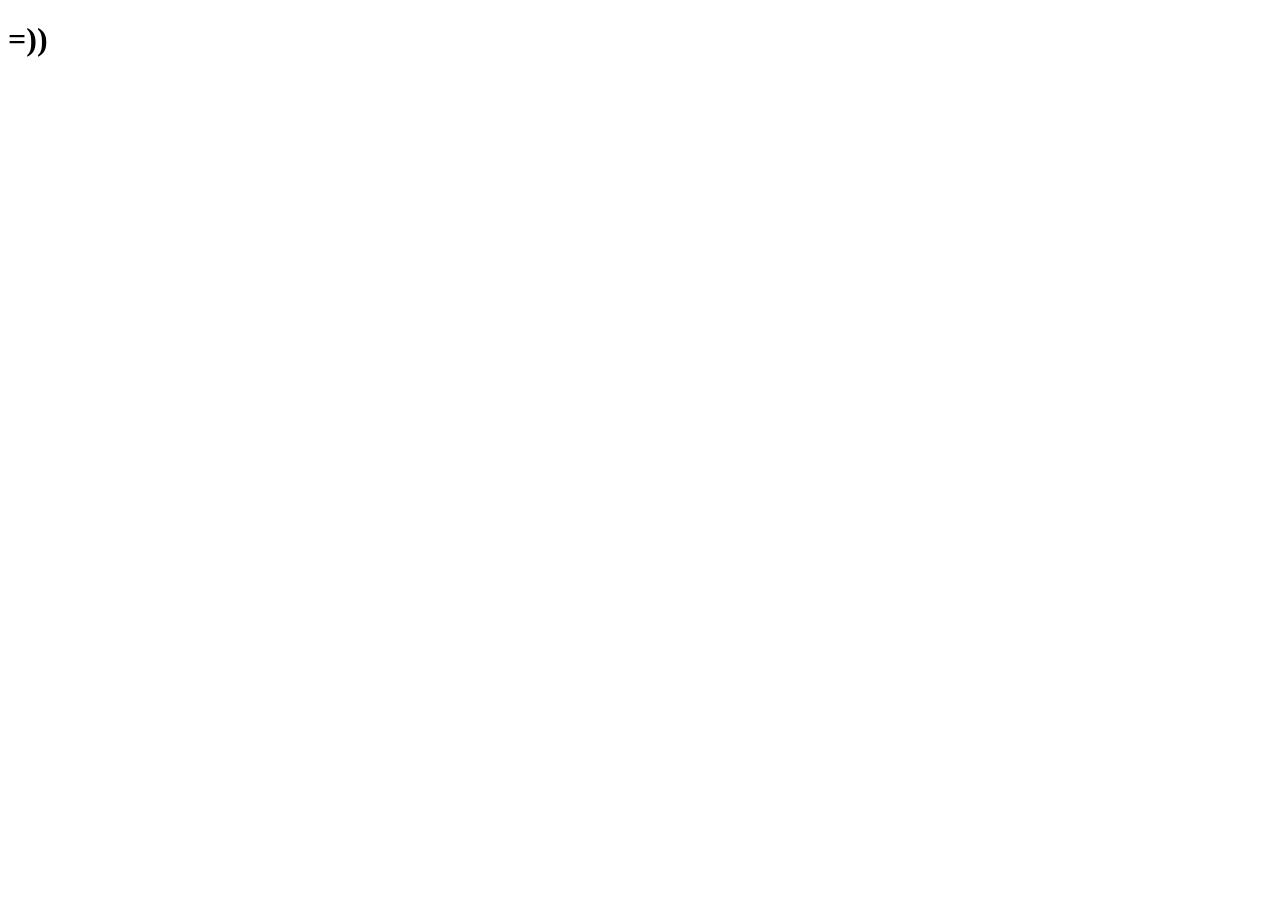
==== index.html @ 46aef59e "Create index.html" ====
<!DOCTYPE html>
<html lang="en">
<head>
    <meta charset="UTF-8">
    <meta name="viewport" content="width=device-width, initial-scale=1.0">
    <title>Document</title>
</head>
<body>
    <h1>=))</h1>
</body>
</html>
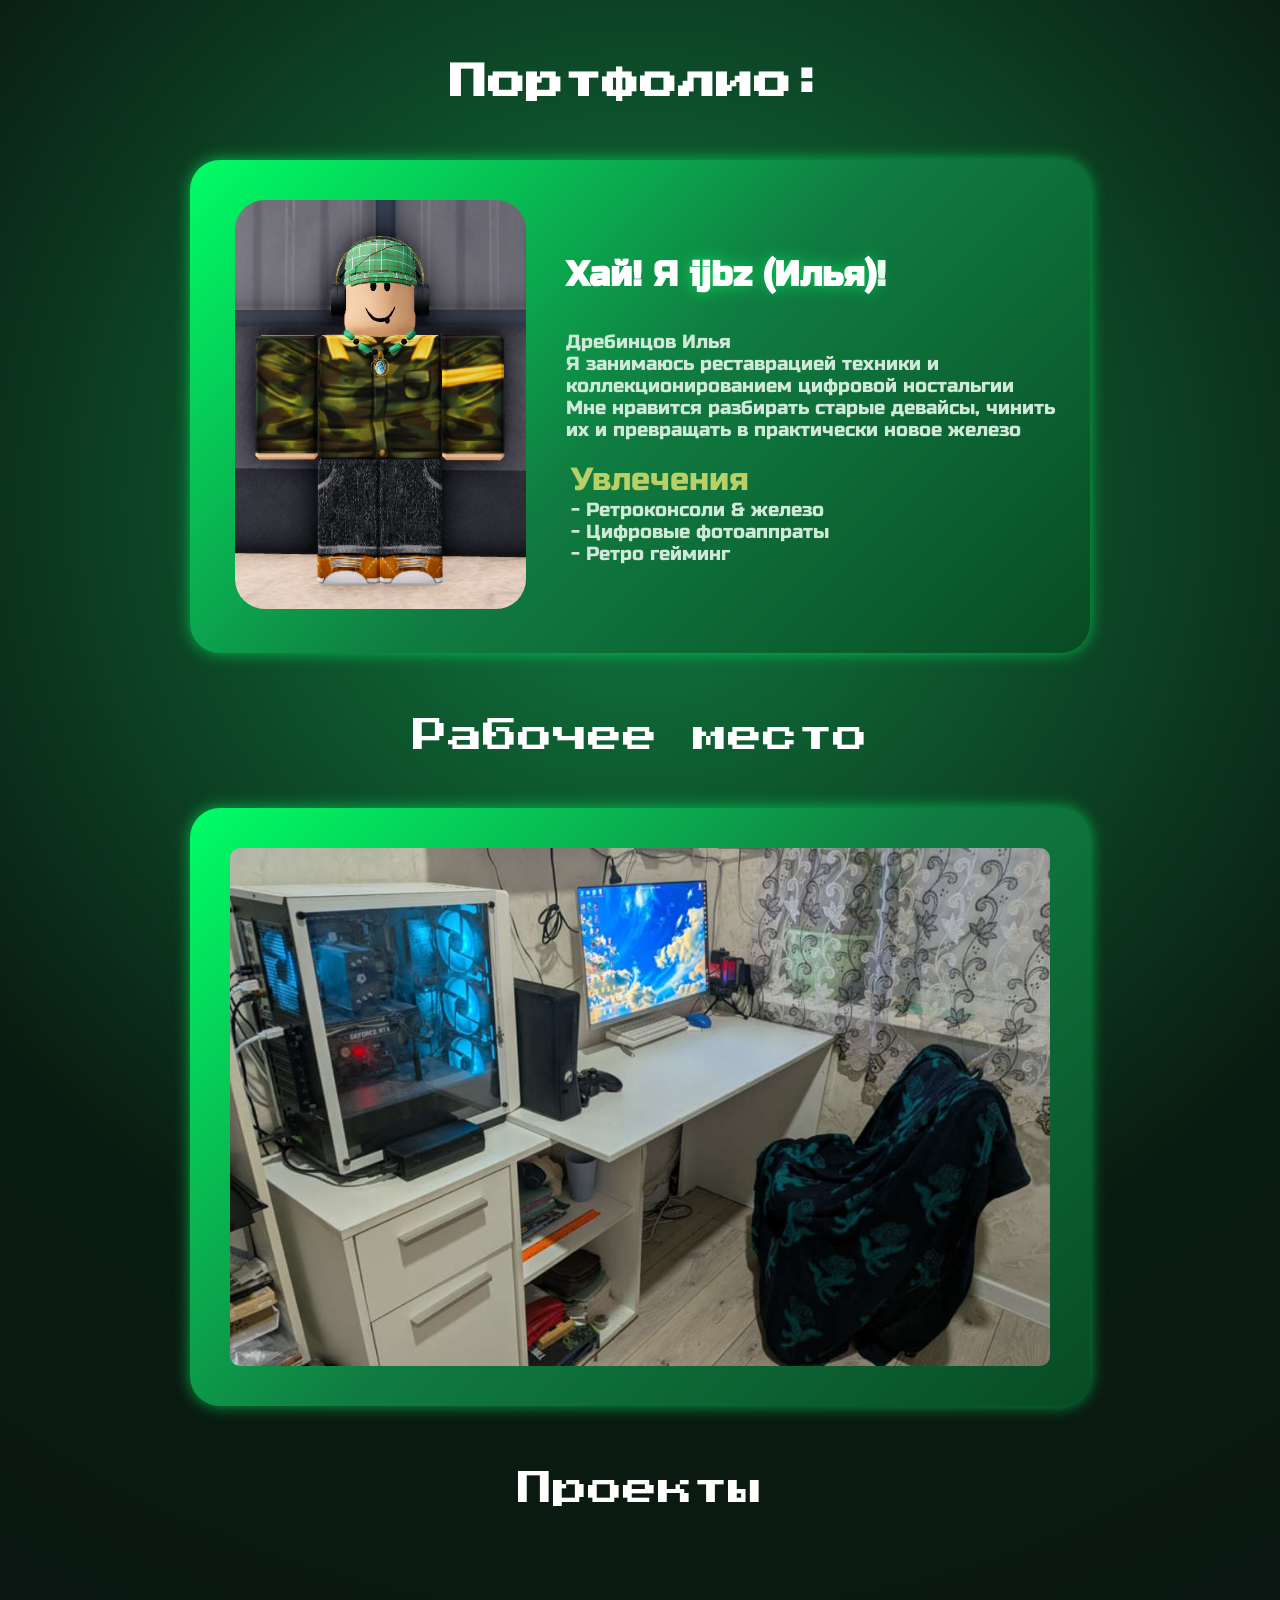
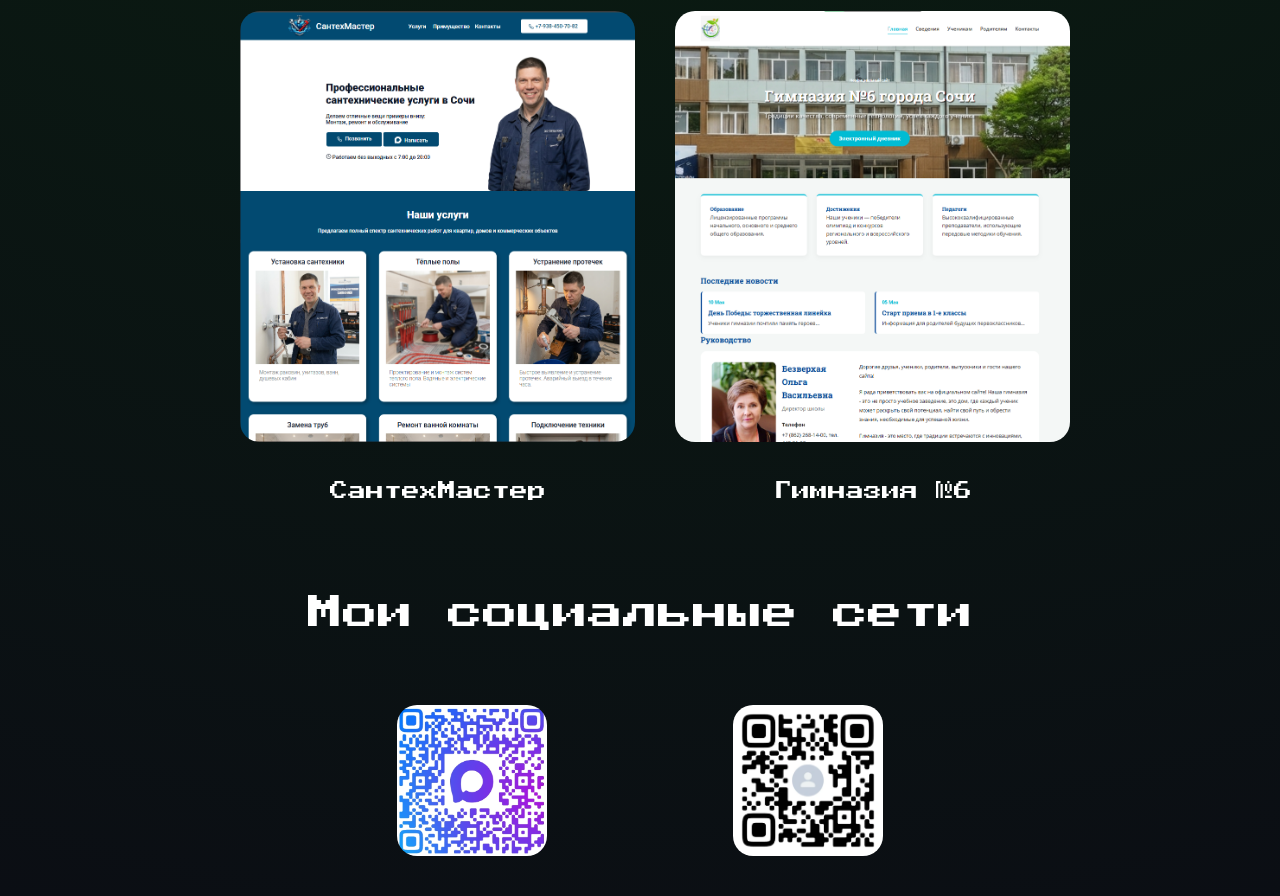
==== commit 224d38fc: "index.html" ====
--- a/index.html
+++ b/index.html
@@ -1,11 +1,116 @@
-<!DOCTYPE html>
-<html lang="en">
-<head>
-    <meta charset="UTF-8">
-    <meta name="viewport" content="width=device-width, initial-scale=1.0">
-    <title>Document</title>
-</head>
-<body>
-    <h1>=))</h1>
-</body>
-</html>
+<!DOCTYPE html>
+<html lang="en">
+
+<head>
+    <meta charset="UTF-8">
+    <meta name="viewport" content="width=device-width, initial-scale=1.0">
+    <title>Document</title>
+    <link rel="stylesheet" href="second.css">
+</head>
+
+<body>
+    <main>
+        <!-- 1 -->
+        <section class="Main_bk">
+            <div class="Main_portfolio">
+                <h1>Портфолио:</h1>
+            </div>
+            <div class="Main_prolog">
+
+                <div class="Main_img">
+                    <img class="Main_img" src="Images/MyPhoto.png" alt="">
+                </div>
+
+                <div class="InfoRM">
+                    <div class="Prolog">
+                        <h3 class="Main_word">Хай! Я <span class="login">ijbz (Илья)</span>!</h3>
+                        <p class="Main_P">Дребинцов Илья</p>
+                        <p class="Main_P">Я занимаюсь реставрацией техники и коллекционированием цифровой ностальгии</p>
+                        <p class="Main_P">Мне нравится разбирать старые девайсы, чинить их и превращать в практически
+                            новое железо</p>
+                    </div>
+                    <div class="Informatoin">
+                        <p class="info_PM">Увлечения</p>
+                        <p class="info_P">- Ретроконсоли & железо</p>
+                        <p class="info_P">- Цифровые фотоаппраты</p>
+                        <p class="info_P">- Ретро гейминг</p>
+
+                    </div>
+                </div>
+            </div>
+        </section>
+
+        <!-- 2 -->
+        <section class="work_bk">
+            <div class="Divace">
+                <div class="Divace_P">
+                    <p>Рабочее место</p>
+                </div>
+
+                <div class="Main_prolog">
+                    <div class="Divace_img">
+                        <img class="proj_img" src="Images/PC.png" alt="">
+                    </div>
+                </div>
+
+            </div>
+        </section>
+
+        <!-- 3 -->
+        <section class="MySites_bk">
+            <div class="Divace_name">
+                <p>Проекты</p>
+            </div>
+            <div class="list_projects">
+                <div class="project">
+                    <a href="https://ijbzemail-hub.github.io/site1/" target="_blank">
+                        <div class="prj">
+                            <div class="img_project">
+                                <img class="proj_png" src="Images/ProjectN1.png" alt="">
+                            </div>
+                            <div class="name_proj">
+                                СантехМастер
+                            </div>
+                        </div>
+                    </a>
+                    <a href="https://ijbzemail-hub.github.io/Gimnazia_n6_Sochi/" target="_blank">
+                        <div class="prj">
+                            <div class="img_project">
+                                <img class="proj_png" src="Images/ProjectN2.png" alt="">
+                            </div>
+                            <div class="name_proj">
+                                Гимназия №6
+                            </div>
+                        </div>
+                    </a>
+
+                </div>
+            </div>
+        </section>
+
+        <!-- 4 -->
+        <section class="Last_bk">
+            <div class="WhereMeFound?">
+                <div class="Social">
+                    <div class="txt_social">
+                        <p>Мои социальные сети</p>
+                    </div>
+                    
+                    <div class="proj_img">
+                        <img src="Images/MAX.png" alt="">
+                        <img src="Images/Vk.png" alt="">
+                    </div>
+                </div>
+            </div>
+        </section>
+
+    </main>
+
+
+
+
+
+
+</body>
+
+</html>
--- a/second.css
+++ b/second.css
@@ -0,0 +1,454 @@
+@import url('https://fonts.googleapis.com/css2?family=Press+Start+2P&family=Roboto:ital,wght@0,100..900;1,100..900&family=Russo+One&display=swap');
+/* Главное: */
+
+
+
+:root {
+    --bg_main: radial-gradient(circle at 50% 20%, #107C41 0%, #0A1C11 40%, #0B0E14 100%);
+    --bg-card: linear-gradient(135deg, #00FF66 0%, #107C41 50%, #084B25 100%);
+    --xbox1: #107c10;
+    --xbox2: #107C41;
+    --xbox3: #0F7C0F;
+    --litexbox: #00FF66;
+    --text: #fff;
+    --text2: #D0E8D8;
+    --shadow: drop-shadow(0 0 8px rgba(0, 255, 102, 0.6))
+}
+
+* {
+    box-sizing: border-box;
+}
+
+body {
+    background: var(--bg_main);
+    font-family: "Russo One", sans-serif;
+    /* "Roboto", */
+    /* "Press Start 2P", system-ui; */
+    margin: 0;
+    padding: 20px 10px;
+    display: flex;
+    justify-content: center;
+    align-items: center;
+    flex-direction: column;
+    min-height: 100vh;
+    object-fit: cover;
+}
+
+main {
+
+    display: flex;
+    flex-direction: column;
+    align-items: center;
+    justify-content: center;
+    max-width: 900px;
+    width: 100%;
+    margin: 0 auto;
+
+
+}
+
+.Main_portfolio {
+    font-family: "Press Start 2P", system-ui;
+    ;
+    font-size: clamp(15px, 5vw, 25px);
+    /* background: linear-gradient(45deg, #111, #898787); */
+    color: var(--text);
+    text-align: center;
+    margin: 12px 0 28px;
+
+}
+
+
+.Divace_P,
+.Divace_name,
+.txt_social {
+    font-family: "Press Start 2P", system-ui;
+    ;
+    color: var(--text);
+    font-size: clamp(14px, 4.5vw, 35px);
+
+    display: flex;
+    text-align: center;
+    justify-content: center;
+    margin-bottom: 20px;
+}
+
+
+/* Пролог и знакомство */
+.Main_prolog {
+    background: var(--bg-card);
+    border-radius: 30px;
+    display: flex;
+    flex-direction: row;
+    flex-wrap: nowrap;
+    align-items: center;
+    justify-content: center;
+    filter: var(--shadow);
+    width: 100%;
+    max-width: 1100px;
+    padding: 20px;
+    gap: 20px;
+
+}
+
+.Main_img {
+    border-radius: 40px;
+    padding: 10px;
+    max-width: 100%;
+    width: auto;
+    height: auto;
+    object-fit: cover;
+}
+
+.Main_word {
+    color: var(--text);
+
+    font-size: clamp(24px, 4vw, 35px);
+}
+
+.login {
+
+    filter: var(--shadow);
+}
+
+.Main_P {
+    font-size: 18.5px;
+    color: var(--text2);
+    margin: 0;
+}
+
+
+/* Информация о увлечениях */
+.Informatoin {
+    color: var(--text2);
+    font-size: 20px;
+    width: 100%;
+    max-width: 545px;
+    display: flex;
+    flex-direction: column;
+    justify-content: center;
+    align-items: flex-start;
+    margin-bottom: 30px;
+}
+
+.InfoRM {
+    display: flex;
+    flex-direction: column;
+    align-items: flex-start;
+    padding-left: 0;
+}
+
+.info_PM {
+    font-size: clamp(20px, 3.5vw, 31.5px);
+    color: rgb(185, 208, 103);
+    margin: 0;
+    padding: 20px 5px 0 5px;
+}
+
+.info_P {
+    font-size: 18.5px;
+    margin: 0;
+    padding: 0 5px 0 5px;
+}
+
+.Prolog {
+    width: 100%;
+    max-width: 500px;
+}
+
+/* Фотография моих девайсов */
+
+.Main_bk,
+.work_bk,
+.MySites_bk {
+    display: flex;
+    flex-direction: column;
+    align-items: center;
+    justify-content: center;
+    width: 100%;
+    margin-bottom: 30px;
+}
+
+.DivaceImg {
+    border-radius: 50px;
+    display: flex;
+    flex-direction: column;
+    align-items: center;
+    justify-content: center;
+    width: 100%;
+}
+
+/* -- 3 -- */
+
+
+.MySites {
+    background: var(--bg-card);
+    border-radius: 50px;
+    display: flex;
+    flex-direction: column;
+    align-items: center;
+    justify-content: center;
+    filter: var(--shadow);
+    margin: 30px 0px;
+    padding: 20px;
+    width: 100px;
+}
+
+.list_projects {
+    display: flex;
+    flex-direction: row;
+    justify-content: center;
+    align-items: stretch;
+    flex-wrap: wrap;
+    gap: 20px;
+    width: 100%;
+}
+
+.Divace_PDivace_P3 {
+    display: flex;
+    justify-content: center;
+    align-items: center;
+    text-align: center;
+}
+
+.Divace_P3 {
+    margin-top: 20px;
+}
+
+.project {
+    width: 100%;
+
+    padding: 15px;
+    display: flex;
+    justify-content: center;
+    align-items: center;
+    text-align: center;
+
+    color: #fff;
+    object-fit: cover;
+}
+
+a {
+    text-decoration: none;
+
+}
+
+a.prj {
+    width: 100%;
+    width: 450px;
+    margin: 10px;
+    background: var(--bg-card);
+    border-radius: 50px;
+    filter: var(--shadow);
+    box-sizing: border-box;
+
+}
+
+
+.prj {
+    width: 100%;
+    max-width: 450px;
+    margin: 15px;
+}
+
+.Divace_img {
+    display: flex;
+    justify-content: center;
+    align-items: center;
+    width: 100%;
+
+    border-radius: 50px;
+}
+
+.proj_img {
+    display: flex;
+    justify-content: space-evenly;
+
+
+    width: 100%;
+    padding: 20px;
+    border-radius: 30px;
+    object-fit: cover;
+    box-sizing: border-box;
+}
+
+
+.proj_img>img {
+    width: 100%;
+    max-width: 150px;
+    border-radius: 20px;
+    height: auto;
+}
+
+.proj_p {
+    font-family: "Press Start 2P", system-ui;
+    font-size: 18px;
+    color: var(--text);
+    text-align: center;
+}
+
+.img_project {
+    display: flex;
+    justify-content: center;
+    align-items: center;
+    max-height: 750px;
+    
+    width: 100%;
+    overflow: hidden;
+    border-radius: 50px;
+}
+
+.name_proj {
+    font-family: "Press Start 2P", system-ui;
+    font-size: 18px;
+    color: var(--text);
+
+    display: flex;
+    justify-content: center;
+    align-items: center;
+
+    margin: 20px 0 0 0;
+}
+
+.name_pjn {
+    font-family: "Press Start 2P", system-ui;
+    font-size: 18px;
+    color: var(--text2t);
+    text-align: center;
+
+    display: flex;
+    justify-content: center;
+    text-align: center;
+}
+
+.proj_max {
+    width: 100%;
+    max-width: 450px;
+    padding: 4px;
+}
+
+
+.proj_png {
+    width: 100%;
+    height: 100%;
+    padding: 20px;
+    border-radius: 40px;
+    object-fit: cover;
+    box-sizing: border-box;
+    
+}
+
+.Last_bk {
+    width: 100%;
+   
+    
+}
+
+img {
+    max-width: 100%;
+    height: auto;
+}
+
+
+@media (max-width: 920px) {
+    .Main_word {
+
+
+        font-size: clamp(24px, 4vw, 30px);
+    }
+
+
+    .Main_P {
+        font-size: 16px;
+        color: var(--text2);
+        margin: 0;
+    }
+
+
+    .info_PM {
+        font-size: clamp(20px, 3.5vw, 25px);
+        color: rgb(185, 208, 103);
+        margin: 0;
+        padding: 20px 5px 10px 5px;
+    }
+
+    .info_P {
+        font-size: 16px;
+        margin: 0;
+        padding: 0 5px 0 5px;
+
+    }
+
+}
+
+@media (max-width: 740px) {
+
+    .Main_prolog {
+
+        flex-wrap: wrap;
+        gap: 5px;
+    }
+
+
+
+    .Main_img {
+        padding: 0;
+        max-width: 90%;
+        border-radius: 30px;
+    }
+
+    .Main_portfolio {
+
+        font-size: clamp(15px, 4vw, 20px);
+    }
+
+    .project {
+        flex-wrap: wrap;
+    }
+
+    .proj_img>img {
+        width: 100%;
+        max-width: 120px;
+        border-radius: 20px;
+        height: auto;
+    }
+
+    .Main_bk,
+    .work_bk,
+    .MySites_bk {
+        width: 90%;
+    }
+
+    h1{
+        width: 90%;
+    }
+}
+
+@media (max-width: 350px) {
+    .Main_portfolio{
+        font-size: clamp(5px, 4vw, 20px);
+    }
+
+    .proj_img{
+        max-width: 100%;
+
+        display: flex;
+        justify-content: center;
+        flex-direction: row;
+        align-items: center;
+        gap: 10px;
+    }
+
+     .proj_img>img {
+        
+        max-width: 100px;
+    }
+
+    .img_project{
+        
+        max-width: 100%;
+        display: flex;
+        justify-content: center;
+        align-items: center;
+    }
+}
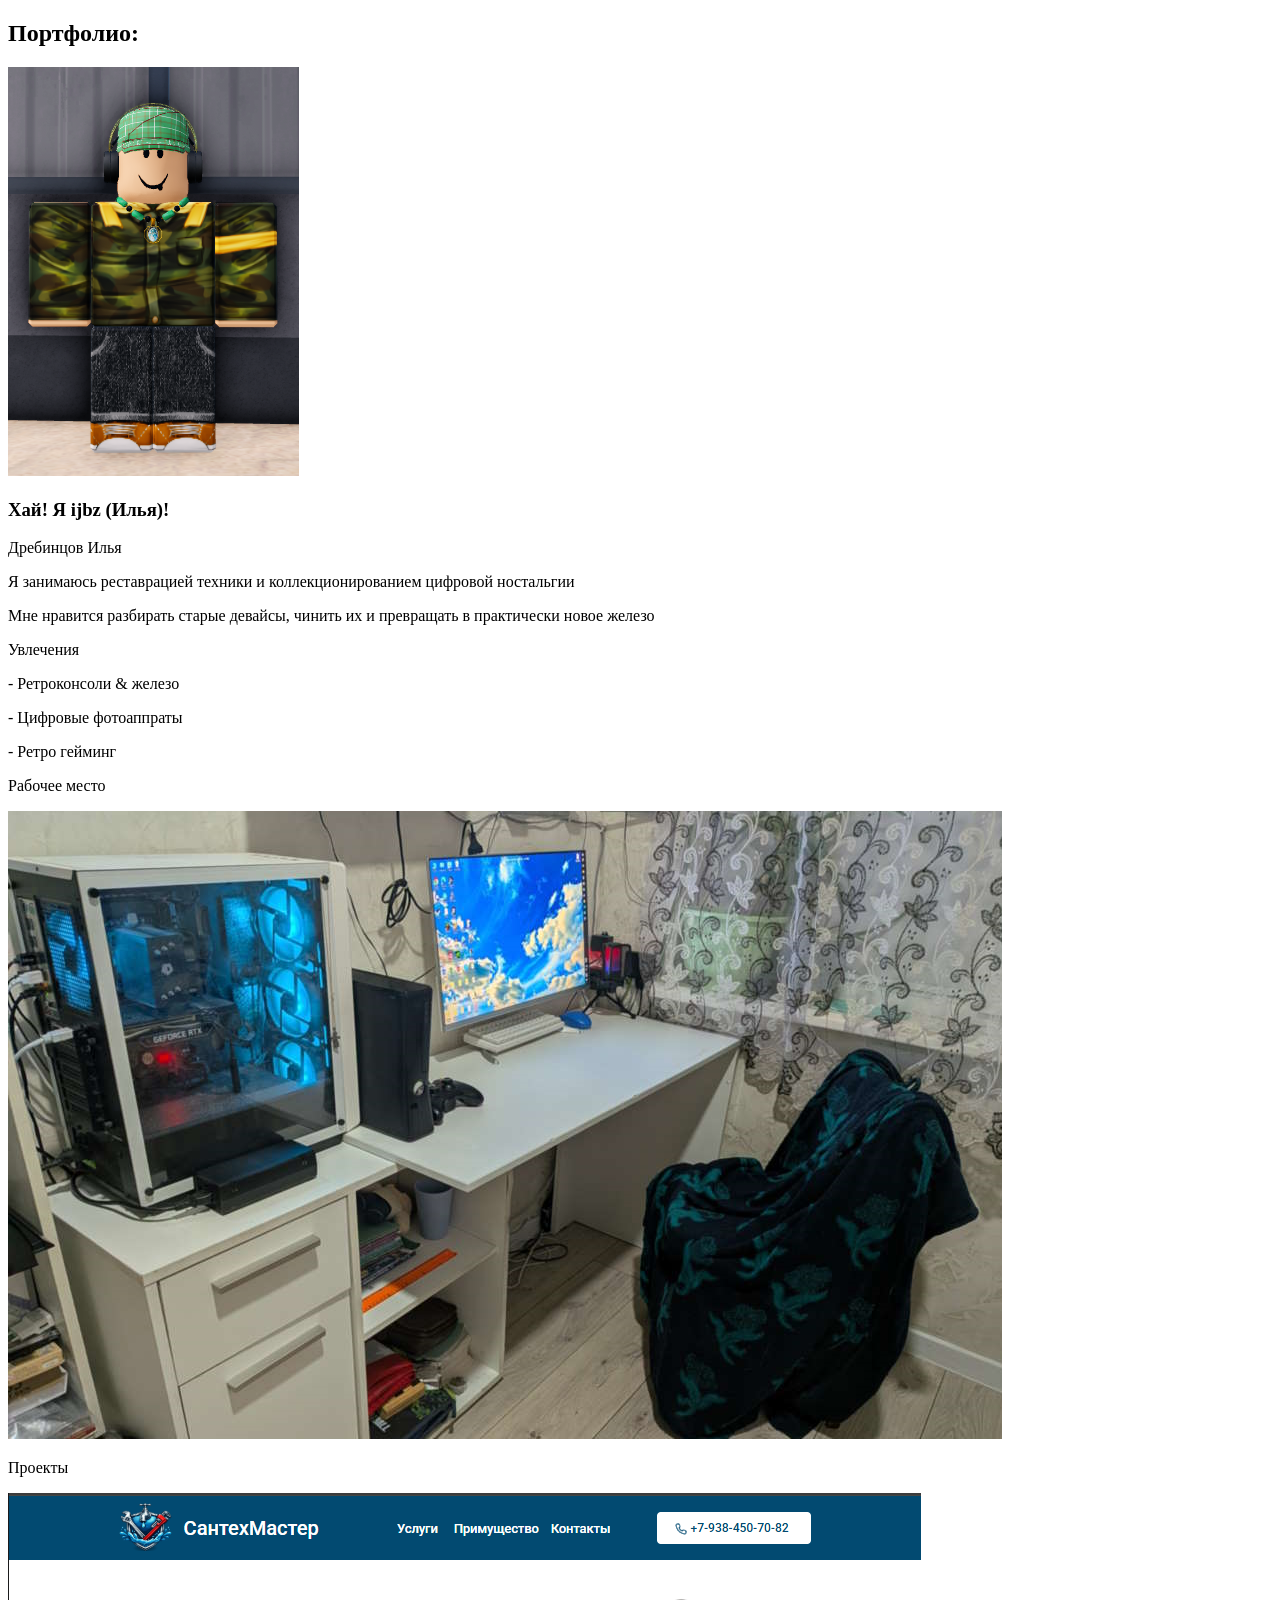
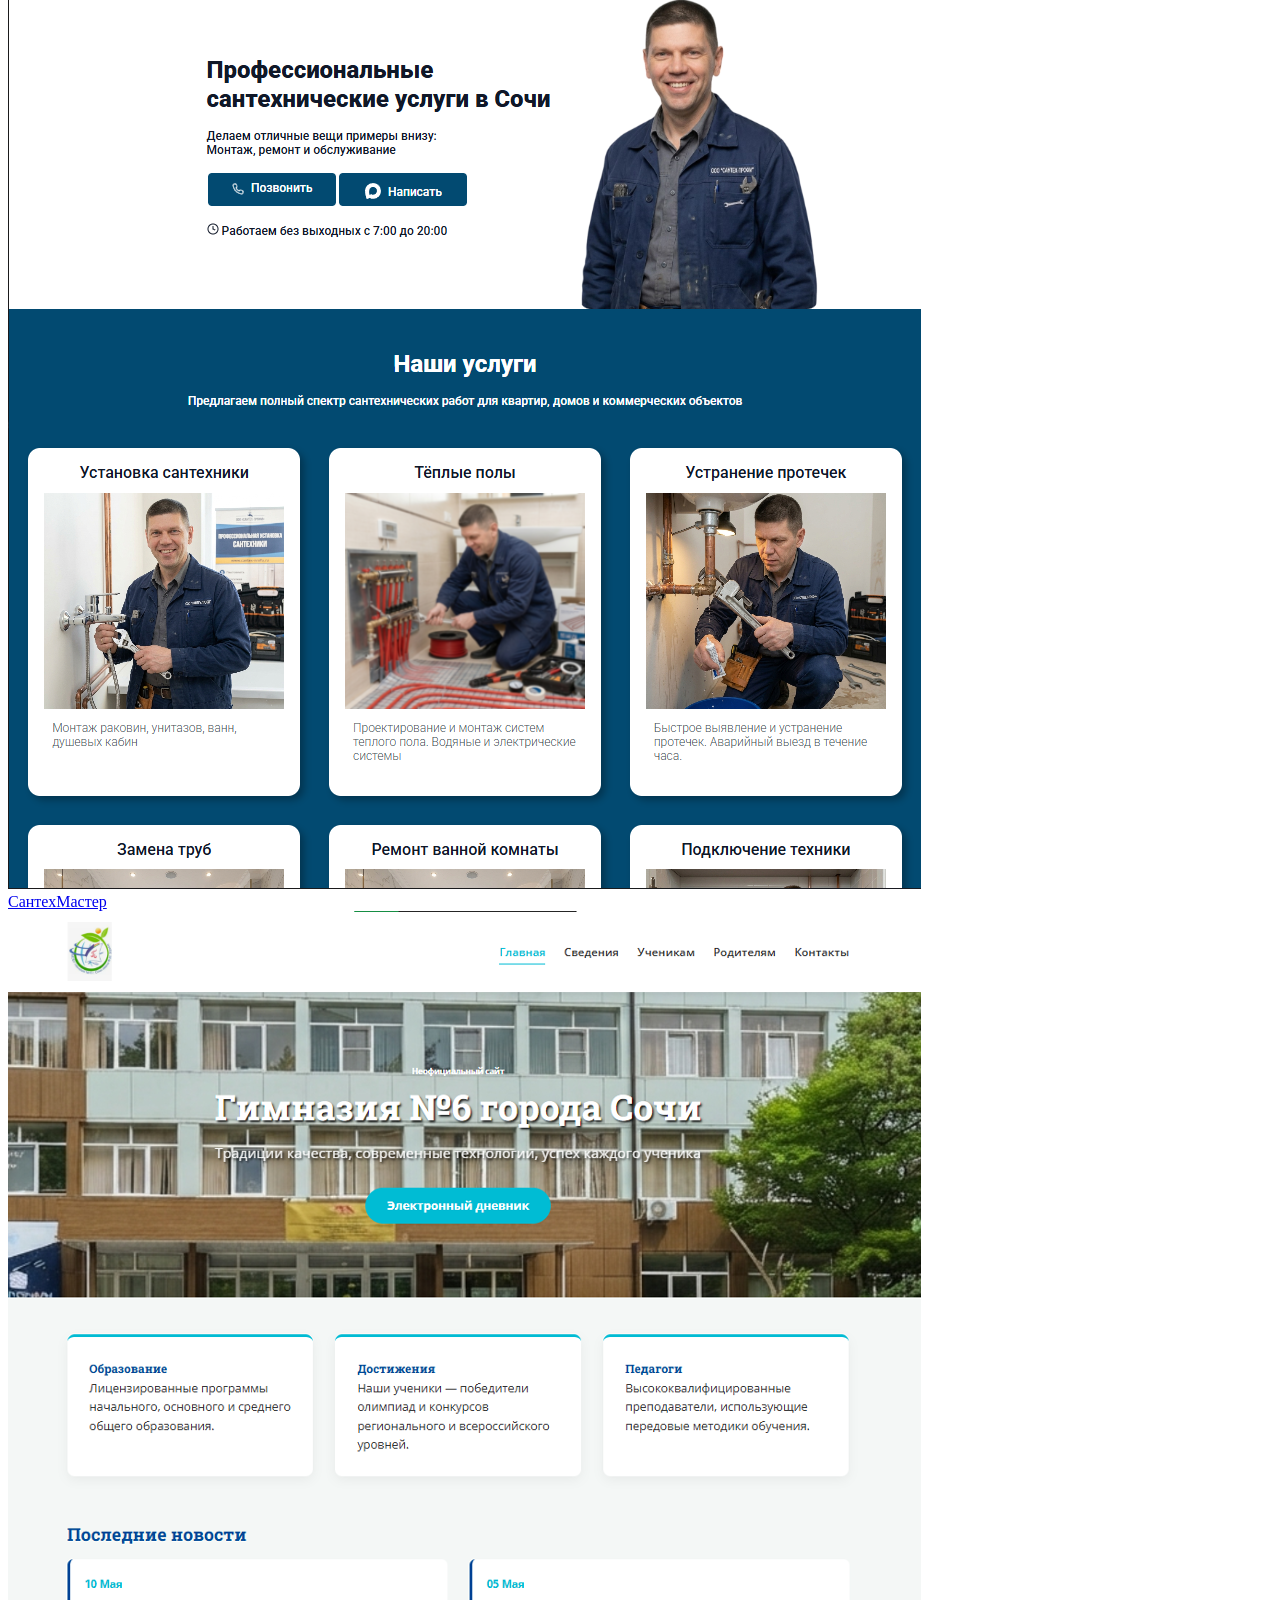
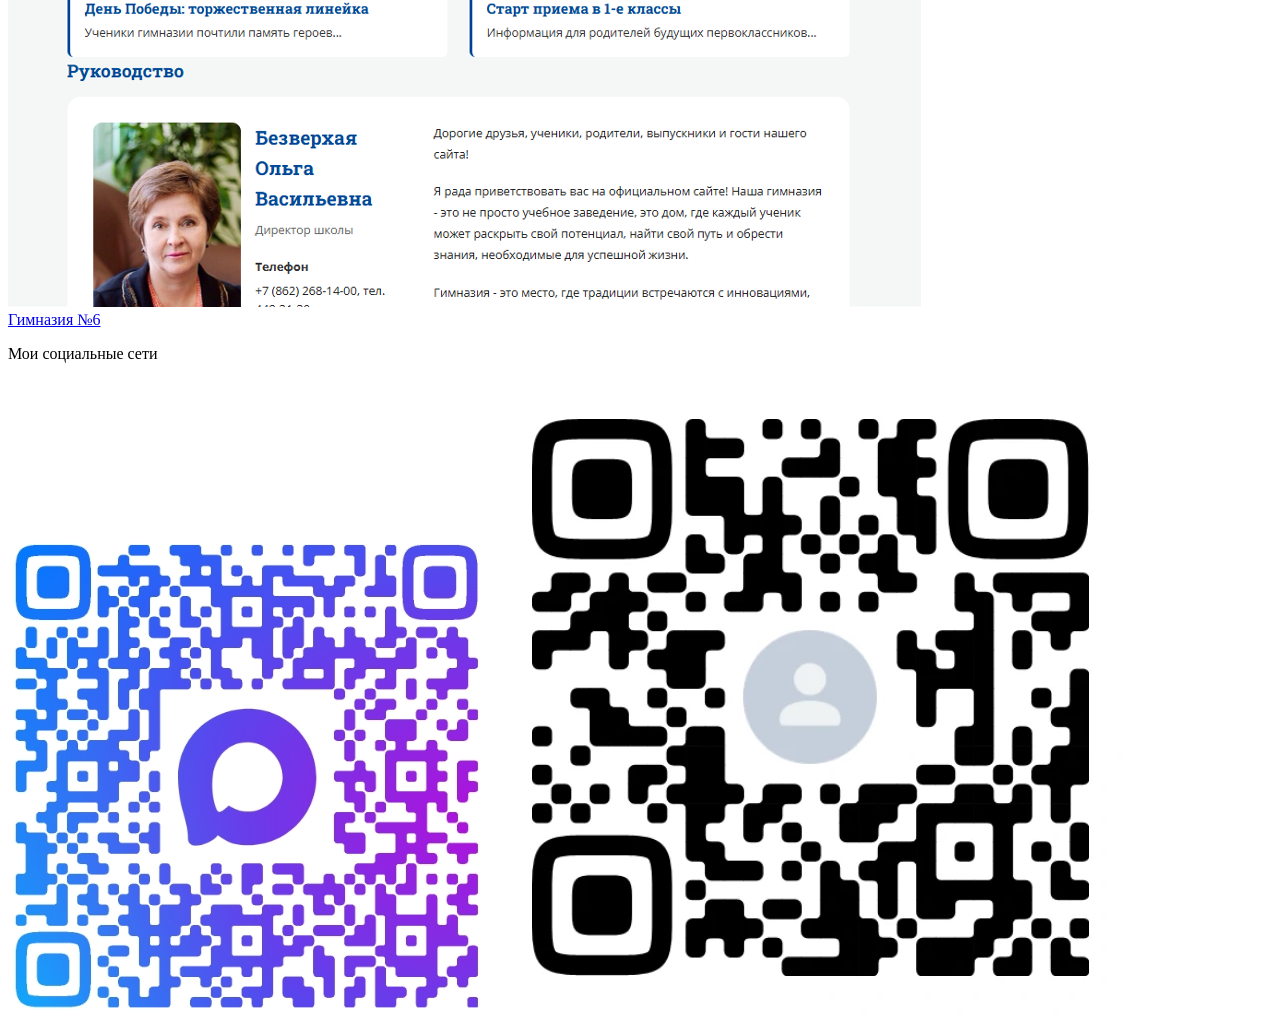
==== commit c1a0562d: "index.html" ====
--- a/index.html
+++ b/index.html
@@ -5,7 +5,7 @@
     <meta charset="UTF-8">
     <meta name="viewport" content="width=device-width, initial-scale=1.0">
     <title>Document</title>
-    <link rel="stylesheet" href="second.css">
+    <link rel="stylesheet" href="style.css">
 </head>
 
 <body>
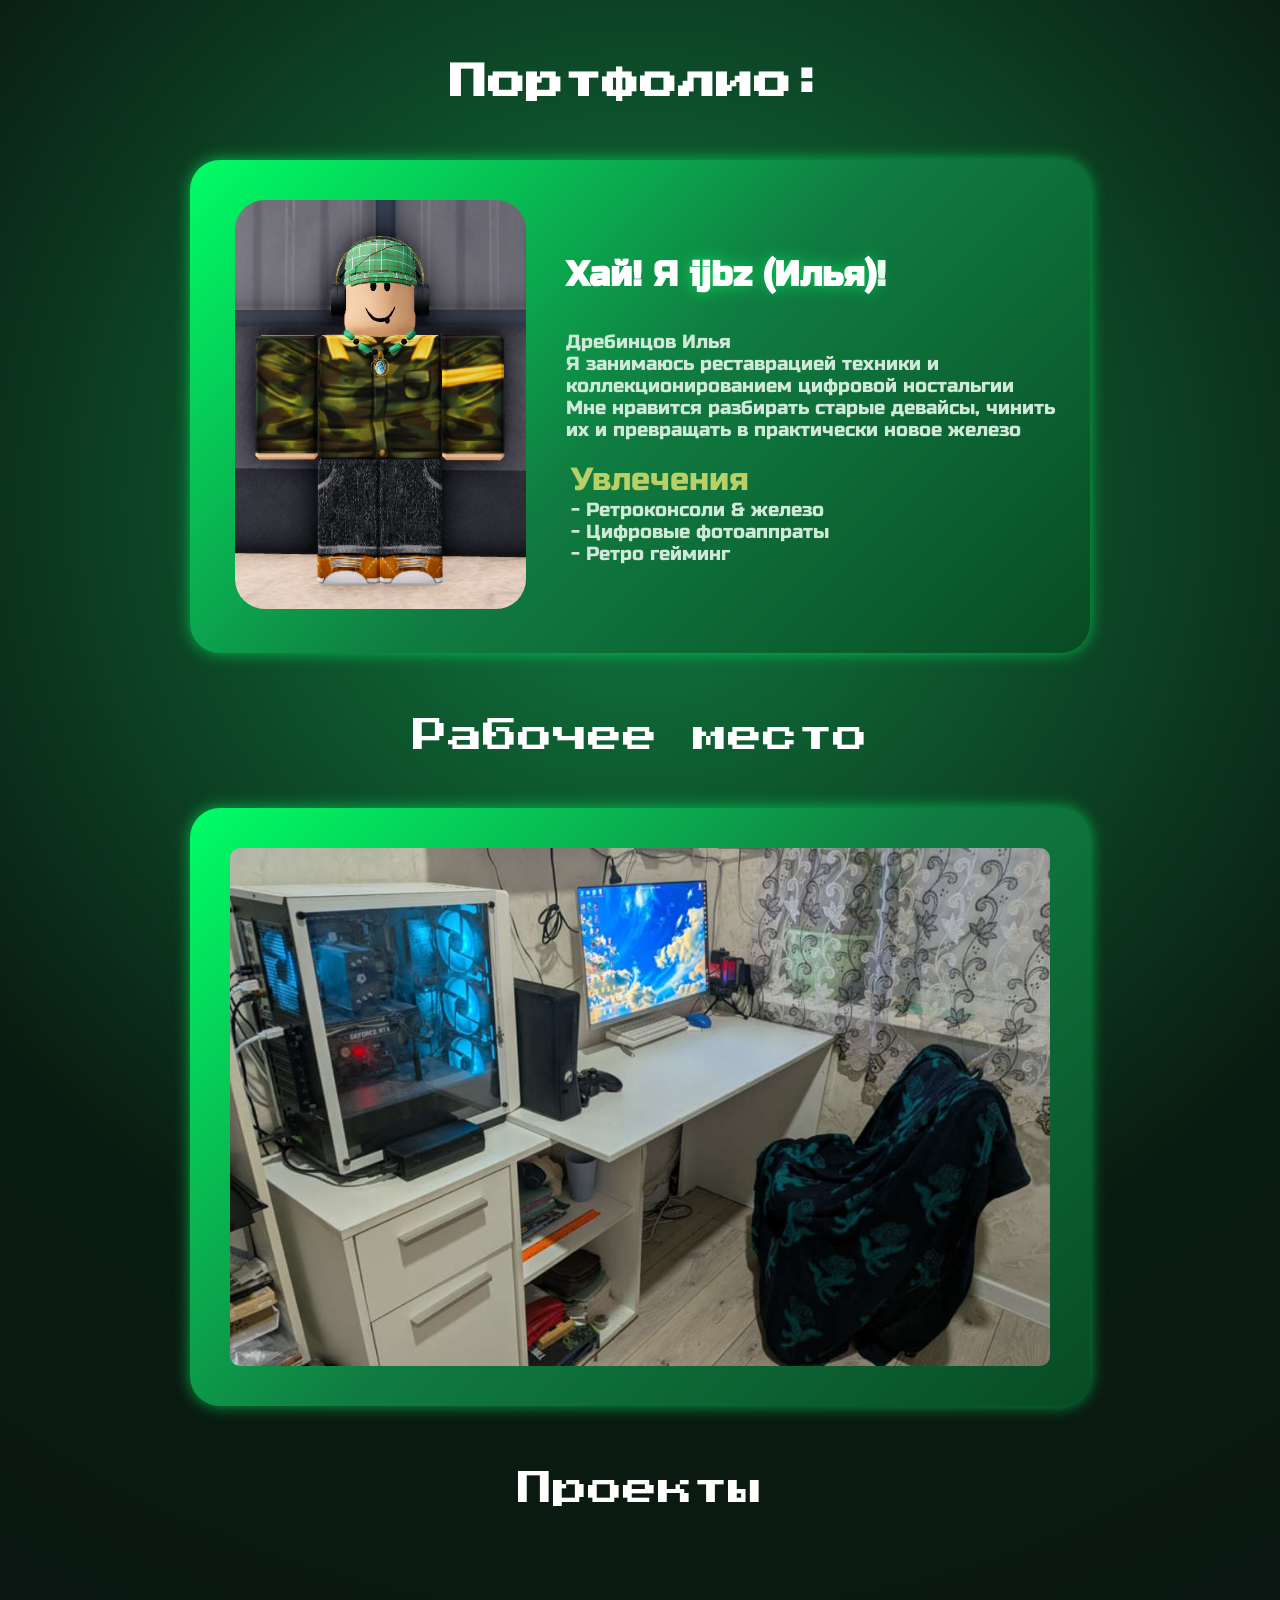
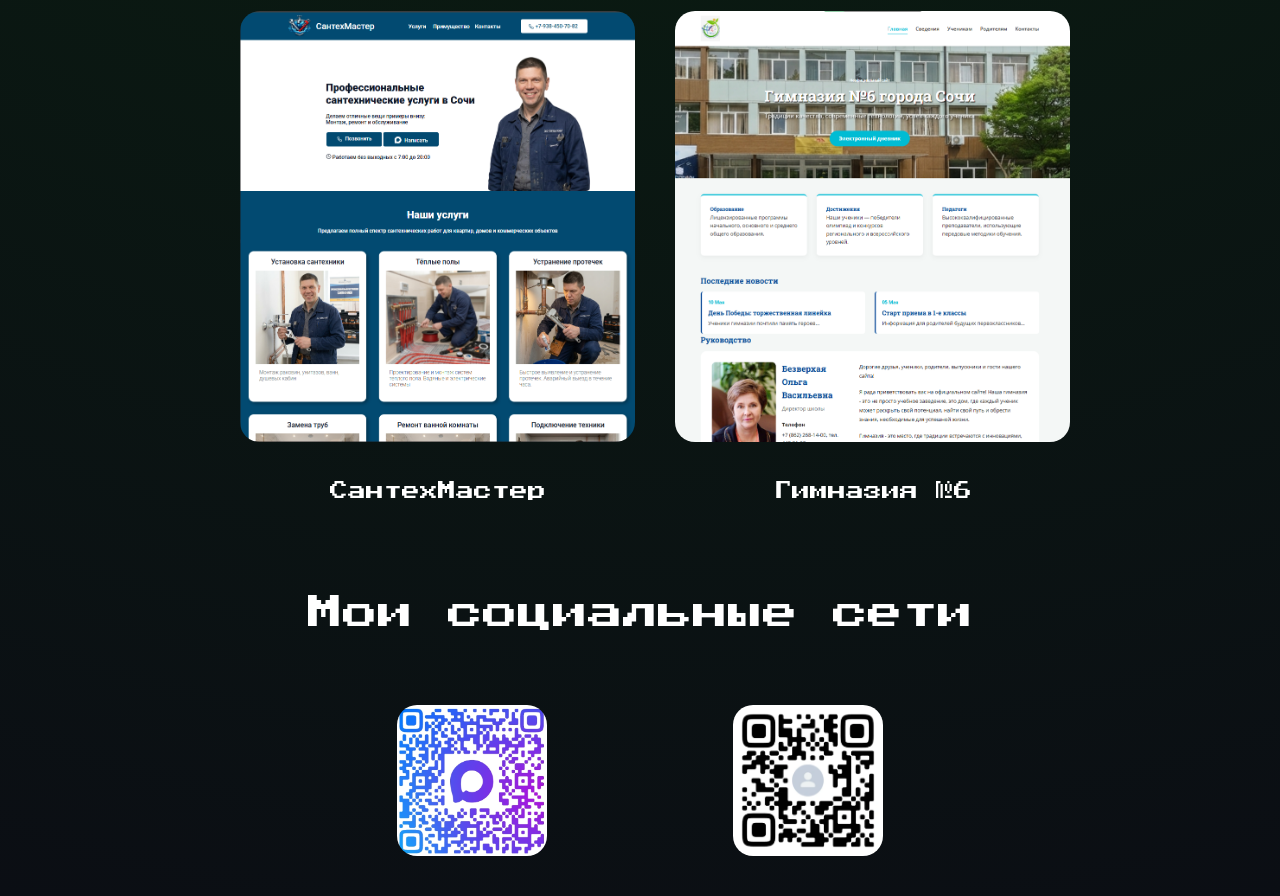
==== commit cfc70a79: "index.html" ====
--- a/index.html
+++ b/index.html
@@ -4,7 +4,7 @@
 <head>
     <meta charset="UTF-8">
     <meta name="viewport" content="width=device-width, initial-scale=1.0">
-    <title>Document</title>
+    <title>ijbz</title>
     <link rel="stylesheet" href="style.css">
 </head>
 
--- a/style.css
+++ b/style.css
@@ -0,0 +1,454 @@
+@import url('https://fonts.googleapis.com/css2?family=Press+Start+2P&family=Roboto:ital,wght@0,100..900;1,100..900&family=Russo+One&display=swap');
+/* Главное: */
+
+
+
+:root {
+    --bg_main: radial-gradient(circle at 50% 20%, #107C41 0%, #0A1C11 40%, #0B0E14 100%);
+    --bg-card: linear-gradient(135deg, #00FF66 0%, #107C41 50%, #084B25 100%);
+    --xbox1: #107c10;
+    --xbox2: #107C41;
+    --xbox3: #0F7C0F;
+    --litexbox: #00FF66;
+    --text: #fff;
+    --text2: #D0E8D8;
+    --shadow: drop-shadow(0 0 8px rgba(0, 255, 102, 0.6))
+}
+
+* {
+    box-sizing: border-box;
+}
+
+body {
+    background: var(--bg_main);
+    font-family: "Russo One", sans-serif;
+    /* "Roboto", */
+    /* "Press Start 2P", system-ui; */
+    margin: 0;
+    padding: 20px 10px;
+    display: flex;
+    justify-content: center;
+    align-items: center;
+    flex-direction: column;
+    min-height: 100vh;
+    object-fit: cover;
+}
+
+main {
+
+    display: flex;
+    flex-direction: column;
+    align-items: center;
+    justify-content: center;
+    max-width: 900px;
+    width: 100%;
+    margin: 0 auto;
+
+
+}
+
+.Main_portfolio {
+    font-family: "Press Start 2P", system-ui;
+    ;
+    font-size: clamp(15px, 5vw, 25px);
+    /* background: linear-gradient(45deg, #111, #898787); */
+    color: var(--text);
+    text-align: center;
+    margin: 12px 0 28px;
+
+}
+
+
+.Divace_P,
+.Divace_name,
+.txt_social {
+    font-family: "Press Start 2P", system-ui;
+    ;
+    color: var(--text);
+    font-size: clamp(14px, 4.5vw, 35px);
+
+    display: flex;
+    text-align: center;
+    justify-content: center;
+    margin-bottom: 20px;
+}
+
+
+/* Пролог и знакомство */
+.Main_prolog {
+    background: var(--bg-card);
+    border-radius: 30px;
+    display: flex;
+    flex-direction: row;
+    flex-wrap: nowrap;
+    align-items: center;
+    justify-content: center;
+    filter: var(--shadow);
+    width: 100%;
+    max-width: 1100px;
+    padding: 20px;
+    gap: 20px;
+
+}
+
+.Main_img {
+    border-radius: 40px;
+    padding: 10px;
+    max-width: 100%;
+    width: auto;
+    height: auto;
+    object-fit: cover;
+}
+
+.Main_word {
+    color: var(--text);
+
+    font-size: clamp(24px, 4vw, 35px);
+}
+
+.login {
+
+    filter: var(--shadow);
+}
+
+.Main_P {
+    font-size: 18.5px;
+    color: var(--text2);
+    margin: 0;
+}
+
+
+/* Информация о увлечениях */
+.Informatoin {
+    color: var(--text2);
+    font-size: 20px;
+    width: 100%;
+    max-width: 545px;
+    display: flex;
+    flex-direction: column;
+    justify-content: center;
+    align-items: flex-start;
+    margin-bottom: 30px;
+}
+
+.InfoRM {
+    display: flex;
+    flex-direction: column;
+    align-items: flex-start;
+    padding-left: 0;
+}
+
+.info_PM {
+    font-size: clamp(20px, 3.5vw, 31.5px);
+    color: rgb(185, 208, 103);
+    margin: 0;
+    padding: 20px 5px 0 5px;
+}
+
+.info_P {
+    font-size: 18.5px;
+    margin: 0;
+    padding: 0 5px 0 5px;
+}
+
+.Prolog {
+    width: 100%;
+    max-width: 500px;
+}
+
+/* Фотография моих девайсов */
+
+.Main_bk,
+.work_bk,
+.MySites_bk {
+    display: flex;
+    flex-direction: column;
+    align-items: center;
+    justify-content: center;
+    width: 100%;
+    margin-bottom: 30px;
+}
+
+.DivaceImg {
+    border-radius: 50px;
+    display: flex;
+    flex-direction: column;
+    align-items: center;
+    justify-content: center;
+    width: 100%;
+}
+
+/* -- 3 -- */
+
+
+.MySites {
+    background: var(--bg-card);
+    border-radius: 50px;
+    display: flex;
+    flex-direction: column;
+    align-items: center;
+    justify-content: center;
+    filter: var(--shadow);
+    margin: 30px 0px;
+    padding: 20px;
+    width: 100px;
+}
+
+.list_projects {
+    display: flex;
+    flex-direction: row;
+    justify-content: center;
+    align-items: stretch;
+    flex-wrap: wrap;
+    gap: 20px;
+    width: 100%;
+}
+
+.Divace_PDivace_P3 {
+    display: flex;
+    justify-content: center;
+    align-items: center;
+    text-align: center;
+}
+
+.Divace_P3 {
+    margin-top: 20px;
+}
+
+.project {
+    width: 100%;
+
+    padding: 15px;
+    display: flex;
+    justify-content: center;
+    align-items: center;
+    text-align: center;
+
+    color: #fff;
+    object-fit: cover;
+}
+
+a {
+    text-decoration: none;
+
+}
+
+a.prj {
+    width: 100%;
+    width: 450px;
+    margin: 10px;
+    background: var(--bg-card);
+    border-radius: 50px;
+    filter: var(--shadow);
+    box-sizing: border-box;
+
+}
+
+
+.prj {
+    width: 100%;
+    max-width: 450px;
+    margin: 15px;
+}
+
+.Divace_img {
+    display: flex;
+    justify-content: center;
+    align-items: center;
+    width: 100%;
+
+    border-radius: 50px;
+}
+
+.proj_img {
+    display: flex;
+    justify-content: space-evenly;
+
+
+    width: 100%;
+    padding: 20px;
+    border-radius: 30px;
+    object-fit: cover;
+    box-sizing: border-box;
+}
+
+
+.proj_img>img {
+    width: 100%;
+    max-width: 150px;
+    border-radius: 20px;
+    height: auto;
+}
+
+.proj_p {
+    font-family: "Press Start 2P", system-ui;
+    font-size: 18px;
+    color: var(--text);
+    text-align: center;
+}
+
+.img_project {
+    display: flex;
+    justify-content: center;
+    align-items: center;
+    max-height: 750px;
+    
+    width: 100%;
+    overflow: hidden;
+    border-radius: 50px;
+}
+
+.name_proj {
+    font-family: "Press Start 2P", system-ui;
+    font-size: 18px;
+    color: var(--text);
+
+    display: flex;
+    justify-content: center;
+    align-items: center;
+
+    margin: 20px 0 0 0;
+}
+
+.name_pjn {
+    font-family: "Press Start 2P", system-ui;
+    font-size: 18px;
+    color: var(--text2t);
+    text-align: center;
+
+    display: flex;
+    justify-content: center;
+    text-align: center;
+}
+
+.proj_max {
+    width: 100%;
+    max-width: 450px;
+    padding: 4px;
+}
+
+
+.proj_png {
+    width: 100%;
+    height: 100%;
+    padding: 20px;
+    border-radius: 40px;
+    object-fit: cover;
+    box-sizing: border-box;
+    
+}
+
+.Last_bk {
+    width: 100%;
+   
+    
+}
+
+img {
+    max-width: 100%;
+    height: auto;
+}
+
+
+@media (max-width: 920px) {
+    .Main_word {
+
+
+        font-size: clamp(24px, 4vw, 30px);
+    }
+
+
+    .Main_P {
+        font-size: 16px;
+        color: var(--text2);
+        margin: 0;
+    }
+
+
+    .info_PM {
+        font-size: clamp(20px, 3.5vw, 25px);
+        color: rgb(185, 208, 103);
+        margin: 0;
+        padding: 20px 5px 10px 5px;
+    }
+
+    .info_P {
+        font-size: 16px;
+        margin: 0;
+        padding: 0 5px 0 5px;
+
+    }
+
+}
+
+@media (max-width: 740px) {
+
+    .Main_prolog {
+
+        flex-wrap: wrap;
+        gap: 5px;
+    }
+
+
+
+    .Main_img {
+        padding: 0;
+        max-width: 90%;
+        border-radius: 30px;
+    }
+
+    .Main_portfolio {
+
+        font-size: clamp(15px, 4vw, 20px);
+    }
+
+    .project {
+        flex-wrap: wrap;
+    }
+
+    .proj_img>img {
+        width: 100%;
+        max-width: 120px;
+        border-radius: 20px;
+        height: auto;
+    }
+
+    .Main_bk,
+    .work_bk,
+    .MySites_bk {
+        width: 90%;
+    }
+
+    h1{
+        width: 90%;
+    }
+}
+
+@media (max-width: 350px) {
+    .Main_portfolio{
+        font-size: clamp(5px, 4vw, 20px);
+    }
+
+    .proj_img{
+        max-width: 100%;
+
+        display: flex;
+        justify-content: center;
+        flex-direction: row;
+        align-items: center;
+        gap: 10px;
+    }
+
+     .proj_img>img {
+        
+        max-width: 100px;
+    }
+
+    .img_project{
+        
+        max-width: 100%;
+        display: flex;
+        justify-content: center;
+        align-items: center;
+    }
+}
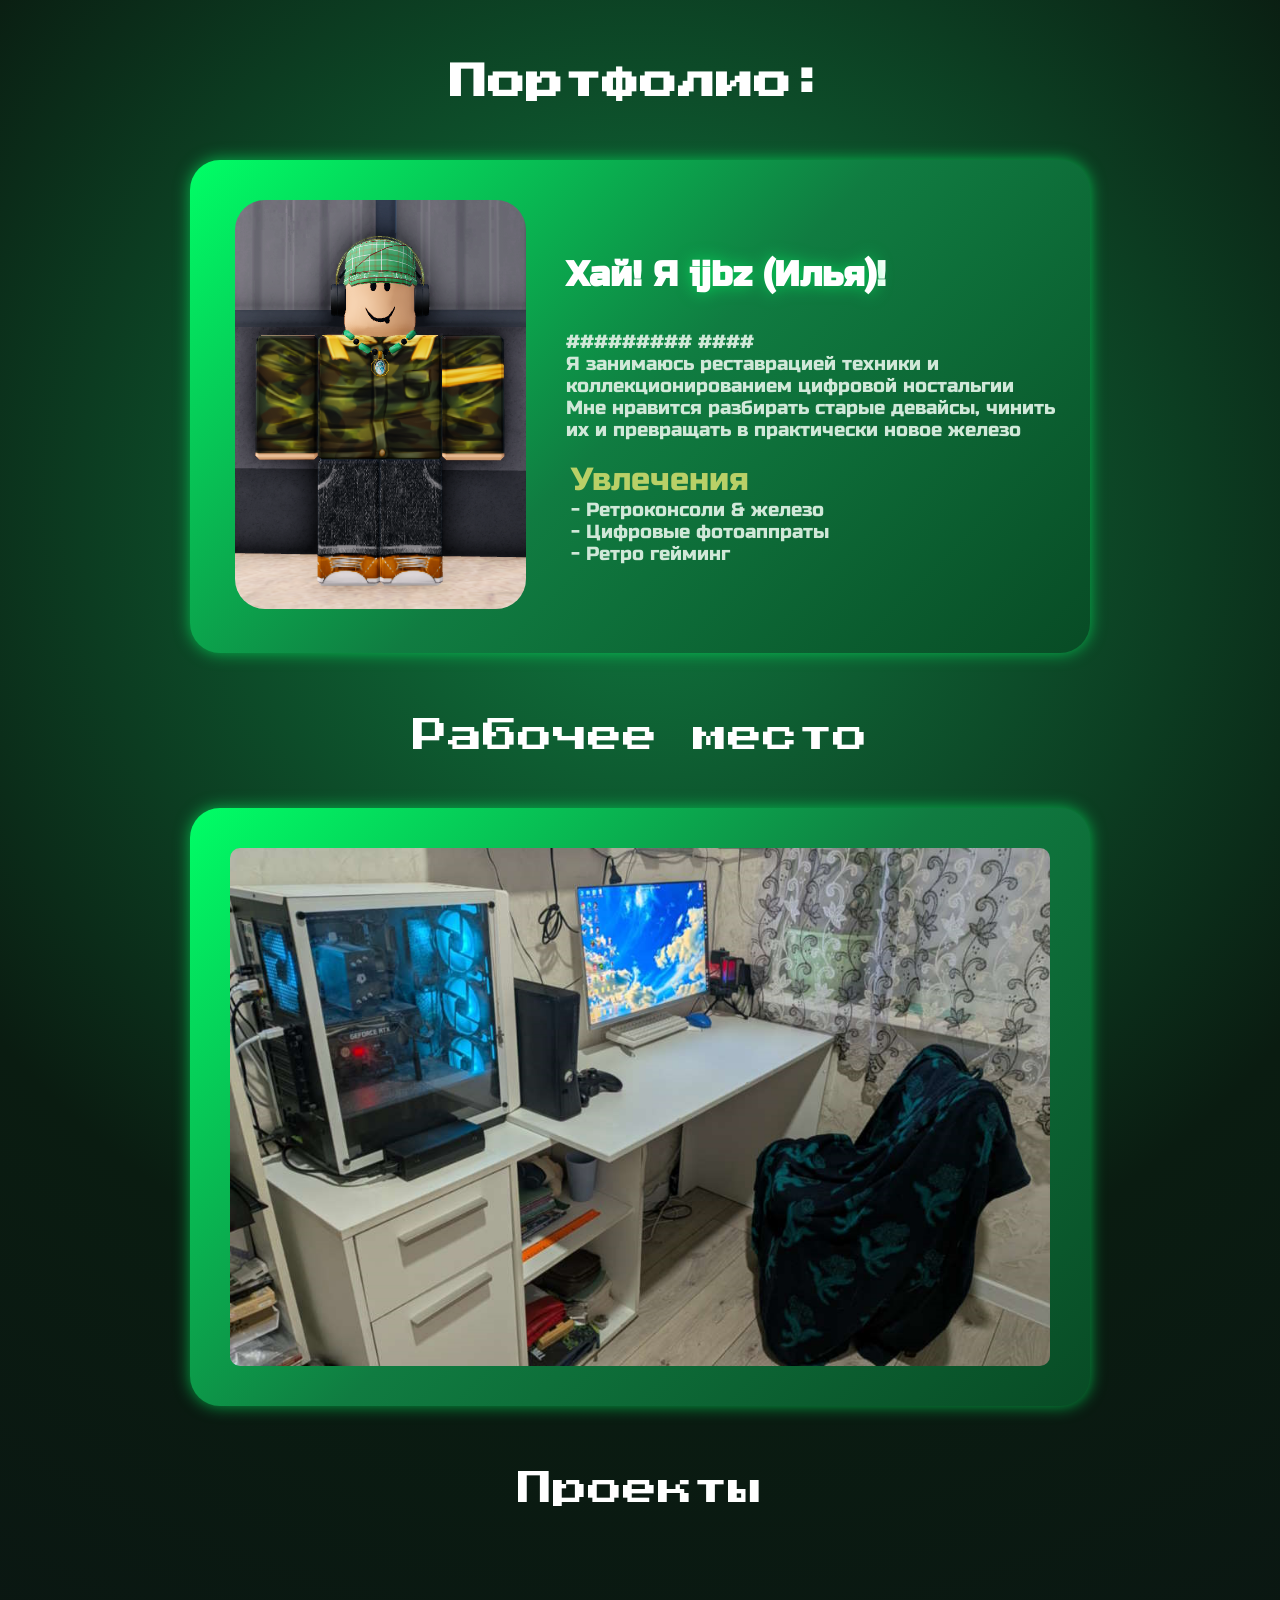
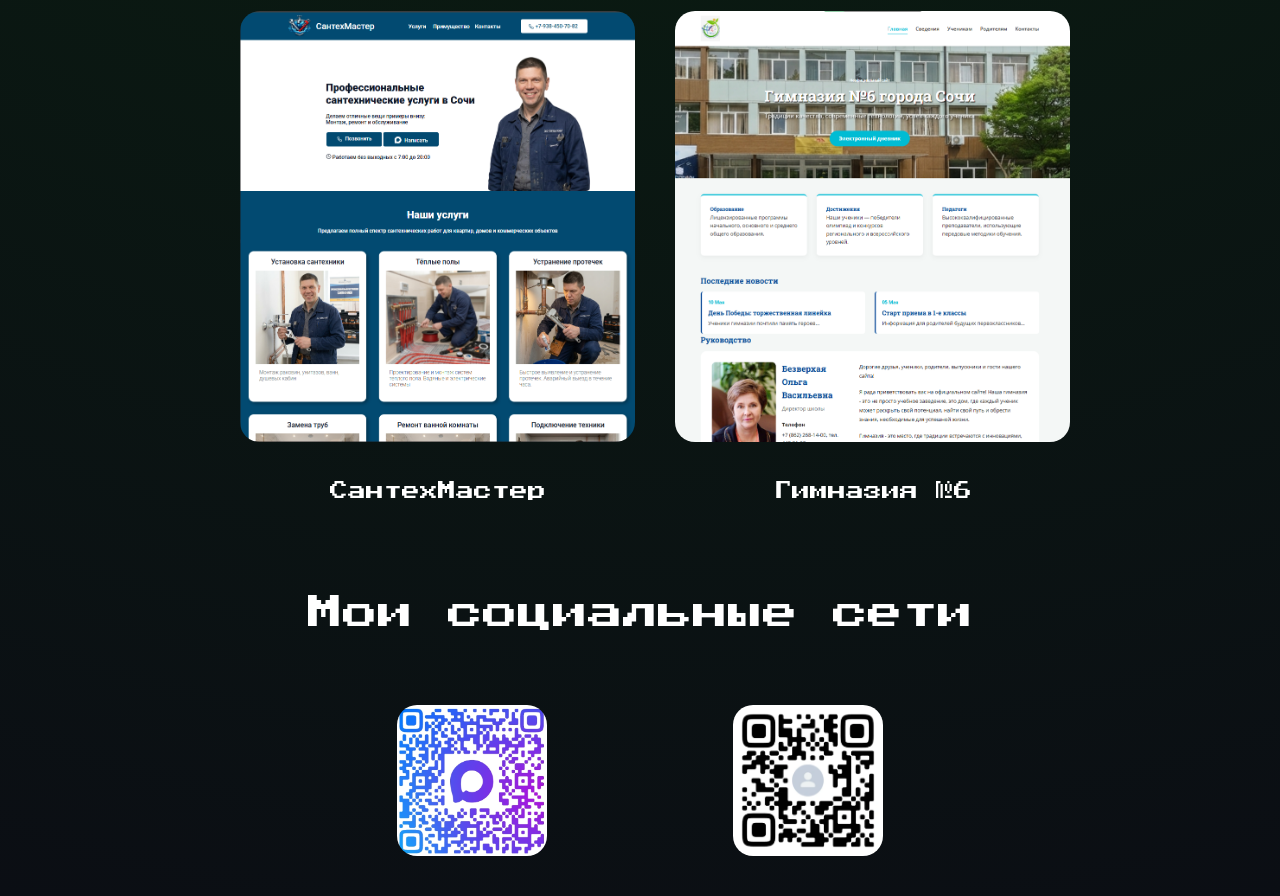
==== commit 75efefd1: "index.html" ====
--- a/index.html
+++ b/index.html
@@ -6,6 +6,7 @@
     <meta name="viewport" content="width=device-width, initial-scale=1.0">
     <title>ijbz</title>
     <link rel="stylesheet" href="style.css">
+        <link rel="icon" type="image/x-icon" href="/favicon.ico">
 </head>
 
 <body>
@@ -24,7 +25,7 @@
                 <div class="InfoRM">
                     <div class="Prolog">
                         <h3 class="Main_word">Хай! Я <span class="login">ijbz (Илья)</span>!</h3>
-                        <p class="Main_P">Дребинцов Илья</p>
+                        <p class="Main_P">######### ####</p>
                         <p class="Main_P">Я занимаюсь реставрацией техники и коллекционированием цифровой ностальгии</p>
                         <p class="Main_P">Мне нравится разбирать старые девайсы, чинить их и превращать в практически
                             новое железо</p>
